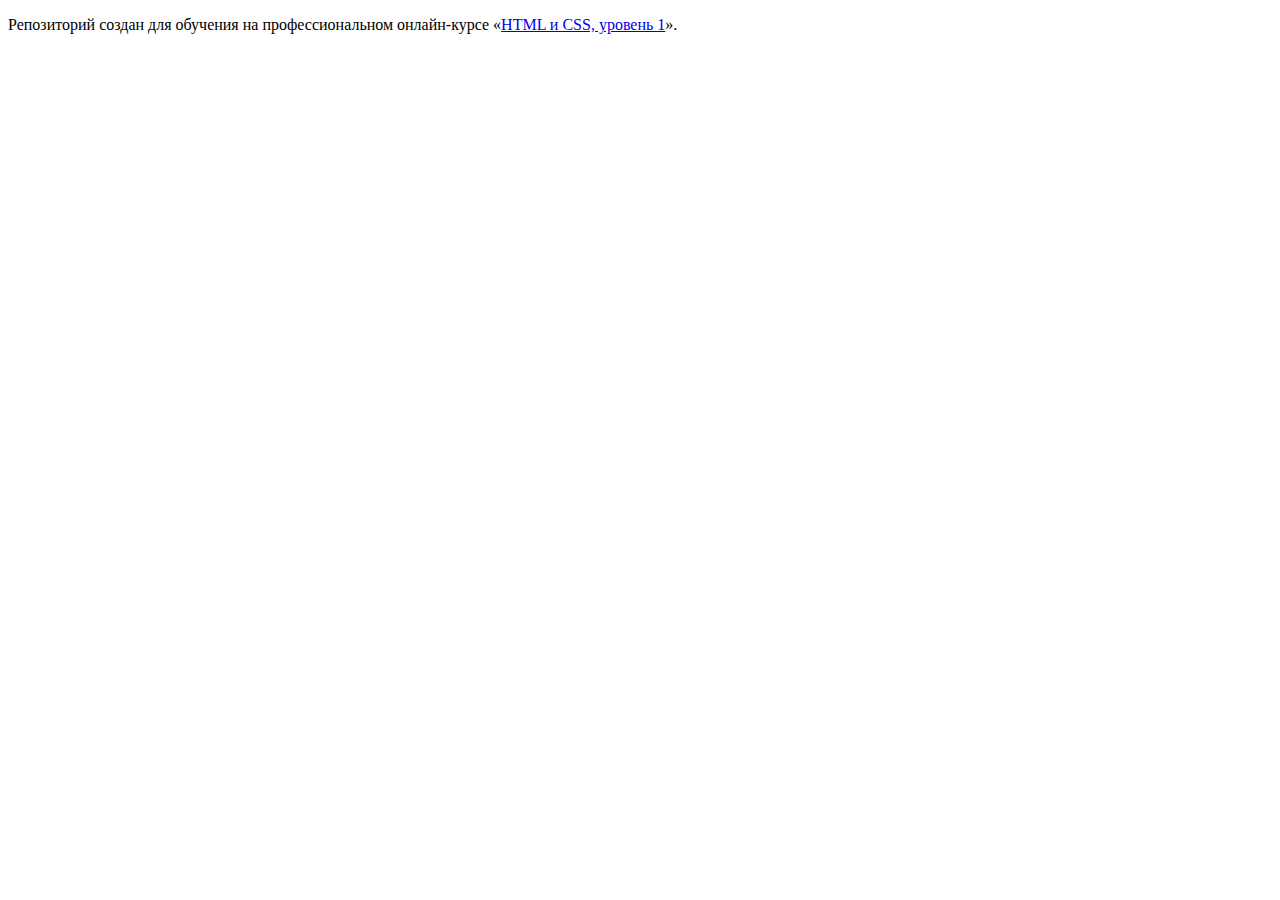
==== index.html @ 9610b95a ":hatching_chick:" ====
<!DOCTYPE html>
<html lang="ru">
  <head>
    <meta charset="utf-8">
    <title>HTML Academy: Нёрдс</title>
  </head>
  <body>

    <p>Репозиторий создан для обучения на профессиональном онлайн‑курсе «<a href="https://htmlacademy.ru/intensive/htmlcss">HTML и CSS, уровень 1</a>».</p>

  </body>
</html>
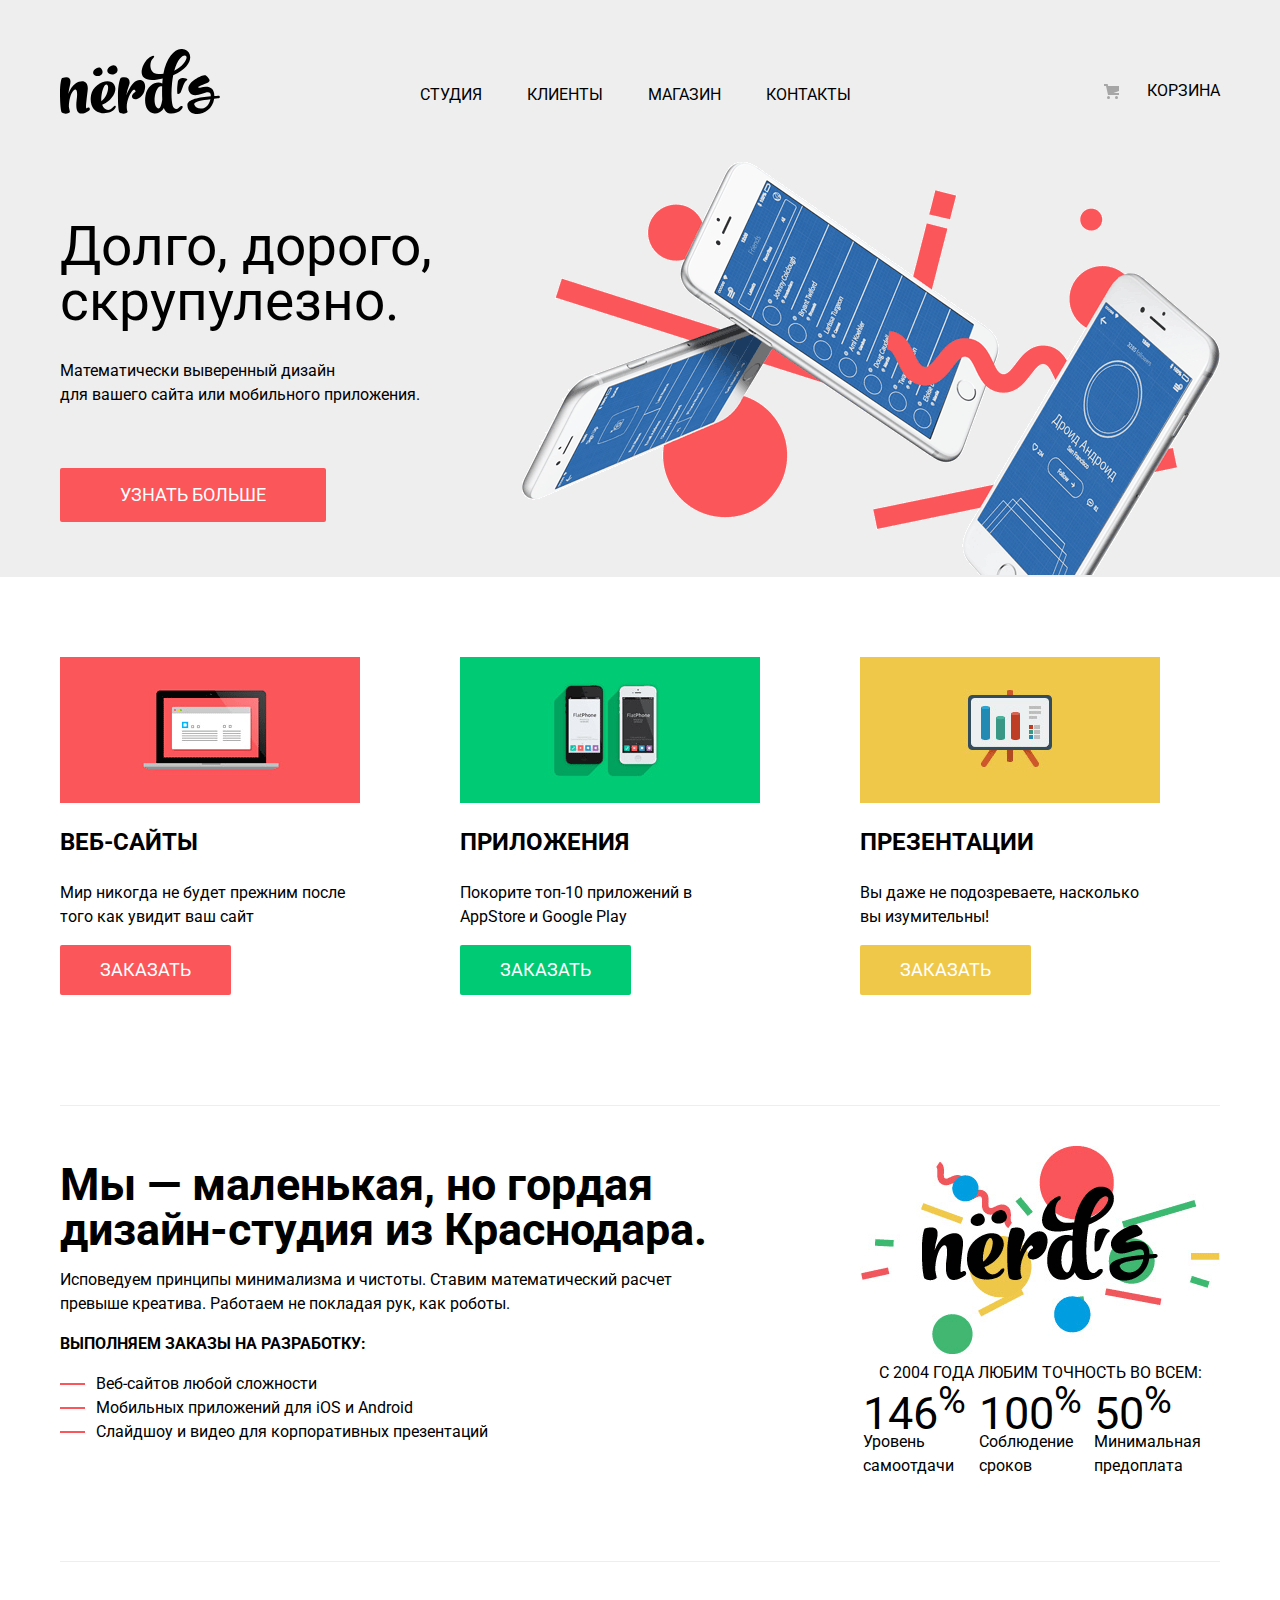
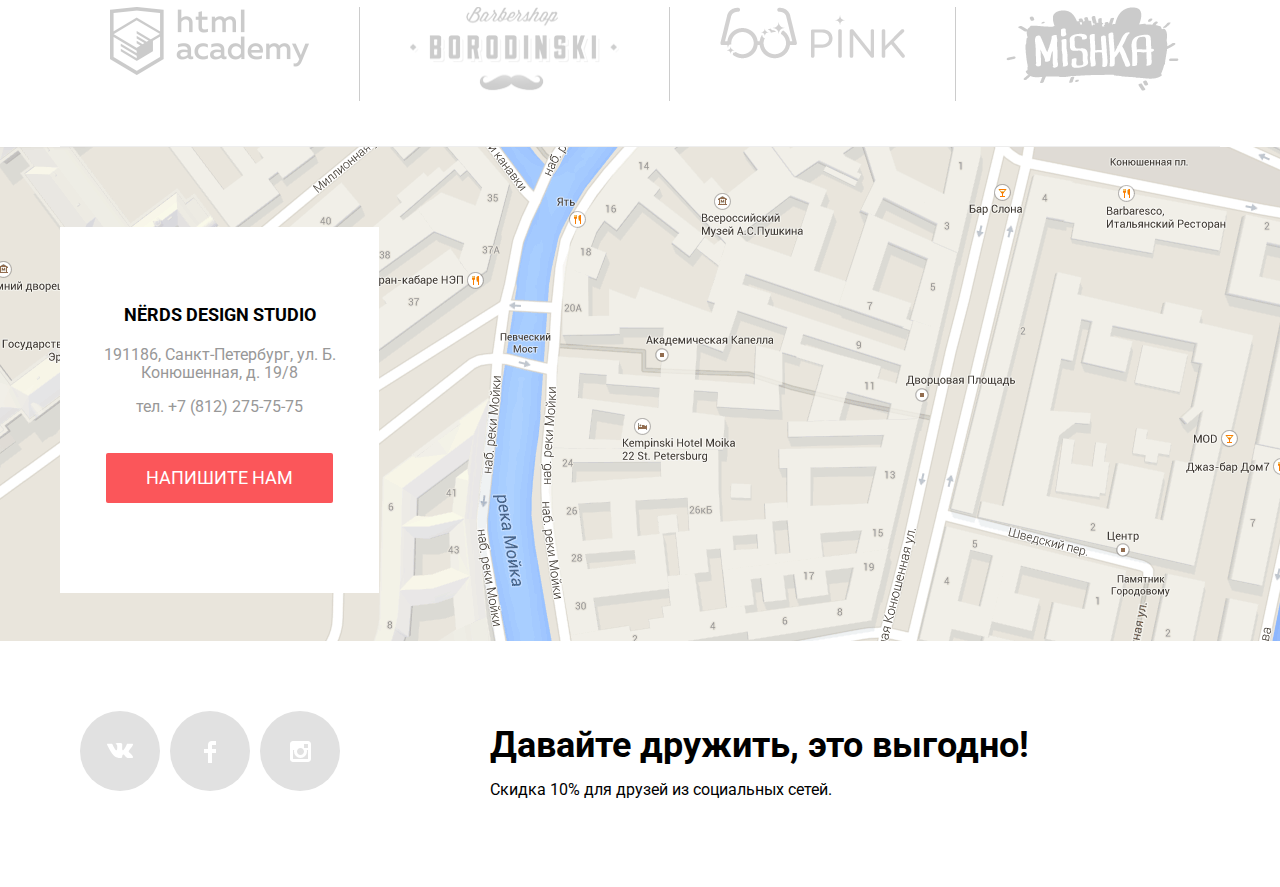
==== commit a022b87a: "Нердс" ====
--- a/index.html
+++ b/index.html
@@ -1,12 +1,252 @@
 <!DOCTYPE html>
 <html lang="ru">
-  <head>
-    <meta charset="utf-8">
+<head>
+    <meta charset="UTF-8">
     <title>HTML Academy: Нёрдс</title>
-  </head>
-  <body>
-
-    <p>Репозиторий создан для обучения на профессиональном онлайн‑курсе «<a href="https://htmlacademy.ru/intensive/htmlcss">HTML и CSS, уровень 1</a>».</p>
-
+    <link href="https://fonts.googleapis.com/css?family=Roboto:400,500&amp;subset=cyrillic" rel="stylesheet">
+    <link href="css/style.css" rel="stylesheet">
+</head>
+<body>
+<!--Шапка сайта-->
+<header class="main-header">
+    <nav class="main-navigation container">
+    <a class="main-logo">
+      <img src="img/nerds-logo.svg" width="160px" height="65px" alt="Нердс">
+    </a>
+  <ul class="navigation-list">
+    <li><a href="#">Студия</a></li>
+    <li><a href="#">Клиенты</a></li>
+    <li><a href="catalog.html">Магазин</a></li>
+    <li><a href="#">Контакты</a></li>
+  </ul>
+  <a href="#" class="cart-link">
+    <svg xmlns="http://www.w3.org/2000/svg" width="15" height="15" viewBox="0 0 15 15"><circle fill="#a6a6a6" cx="4.5" cy="13.5" r="1.5"/><circle fill="#a6a6a6" cx="12.5" cy="13.5" r="1.5"/><path fill="#a6a6a6" d="M15 2H4.07l-.422-2H0v2h2.031l1.985 9H15V9H9.441L15 6.951z"/></svg>
+    Корзина
+  </a>
+</nav>
+</header>
+  <main>
+    <h1 class="visually-hidden">Дизайн-студия Нердс</h1>
+
+      <!--Слайдер-->
+        <section class="slider">
+            <div class="container">
+              <div class="">
+                <label for="btn-1"></label>
+                <label for="btn-2"></label>
+                <label for="btn-3"></label>
+              </div>
+          <h2 class="visually-hidden">Преимущества</h2>
+          <ul  class="slider-items">
+            <li class="slider-item slider-item-1">
+              <p class="slider-title">Долго, дорого,
+              <br>
+              скрупулезно.
+              </p>
+              <p class="slider-caption">Математически выверенный дизайн
+                <br>
+                для вашего сайта или мобильного приложения.
+              </p>
+              <a href="#" class="button">Узнать больше</a>
+            </li>
+<!--
+            <li class="slider-item slider-item-2">
+                <p class="slider-title">
+                  Любим математику как никто другой
+                </p>
+              <p class="slider-caption">Никакого креатива, только математические формулы
+                для расчета идеальных пропорций.
+              </p>
+              <a href="#" class="button">Узнать больше</a>
+            </li>
+            <li class="slider-item slider-item-3">
+                <p class="slider-title">Только ночь,
+                   <br>
+                  только хардкор
+                </p>
+              <p class="slider-caption">
+                Работать днем, как все? Мы против этого.
+                Ближе к полуночи работа только начинается.
+              </p>
+              <a href="#" class="button">Узнать больше</a>
+            </li>
+-->
+          </ul>
+
+      </section>
+
+      <!--Верстка контейнера-->
+    <div class="container">
+        <section class="services">
+          <h2 class="visually-hidden">Список услуг</h2>
+          <ul class="services-list">
+            <li class="services-item">
+              <section class="proposal">
+                <h3>Веб-сайты</h3>
+                <p>Мир никогда не будет прежним после того как увидит ваш сайт</p>
+                <a href="#" class="button">Заказать</a>
+              </section>
+            </li>
+            <li class="services-item">
+              <section class="proposal-2">
+                <h3>Приложения</h3>
+                <p>Покорите топ-10 приложений в AppStore и Google Play</p>
+                <a href="#" class="button button-green">Заказать</a>
+              </section>
+            </li>
+            <li class="services-item">
+              <section class="proposal-3">
+                <h3>Презентации</h3>
+                <p>Вы даже не подозреваете,
+                насколько вы изумительны!</p>
+                <a href="#" class="button button-yellow">Заказать</a>
+              </section>
+            </li>
+          </ul>
+        </section>
+    </div>
+        <!--Верстка второго контейнера-->
+    <div class="container">
+      <section class="description">
+        <div class="slogan">
+         <p>
+           <b class="studio">Мы — маленькая, но гордая
+            дизайн-студия из Краснодара.</b>
+          </p>
+          <p>
+            Исповедуем принципы минимализма и чистоты. Ставим математический расчет
+            превыше креатива. Работаем не покладая рук, как роботы.
+          </p>
+          <p>
+            <b class="orders">Выполняем заказы на разработку:</b>
+          </p>
+          <ul class="styled-marker-list">
+            <li>Веб-сайтов любой сложности</li>
+            <li>Мобильных приложений для iOS и Android</li>
+            <li>Слайдшоу и видео для корпоративных презентаций</li>
+          </ul>
+          </div>
+          <div class="advantages">
+          <img src="img/nerds.png" width="360" height="208" alt="Логотип Нердс">
+          <table class="statistics">
+            <caption class="orders">с 2004 года Любим точность во всем:</caption>
+            <tr>
+              <td class="interest">146<sup>%</sup></td>
+              <td class="interest">100<sup>%</sup></td>
+              <td class="interest">50<sup>%</sup></td>
+            </tr>
+            <tr>
+              <td>Уровень
+              самоотдачи</td>
+              <td>Соблюдение
+              сроков</td>
+              <td>Минимальная
+              предоплата</td>
+            </tr>
+          </table>
+        </div>
+      </section>
+    </div>
+<!--Верстка третьего контейнера-->
+  <div class="container">
+    <section class="clients">
+      <h2 class="visually-hidden">Наши клиенты</h2>
+      <ul class="clients-list">
+        <li class="clients-item">
+          <a href="#">
+            <img src="img/academy.png" width="199" height="68" alt="Академия">
+          </a>
+        </li>
+        <li class="clients-item">
+          <a href="#">
+            <img src="img/borodinski.png" width="209" height="87" alt="Бородинский">
+          </a>
+        </li>
+        <li class="clients-item">
+          <a href="#">
+            <img src="img/pink.png" width="185" height="52" alt="Пинк">
+          </a>
+        </li>
+        <li class="clients-item">
+          <a href="#">
+          <img src="img/mishka.png" width="173" height="84" alt="Мишка">
+          </a>
+        </li>
+      </ul>
+    </section>
+  </div>
+</div>
+  </main>
+
+  <footer class="main-footer">
+    <section class="map">
+    <div class="container">
+      <div class="footer-contacts">
+        <div class="contact-information">
+          <p>
+            <b class="block-contact">NЁRDS DESIGN STUDIO</b>
+          </p>
+          <p class="address-contact">191186, Санкт-Петербург,
+            ул. Б. Конюшенная, д. 19/8
+          </p>
+          <p class="address-contact">тел. +7 (812) 275-75-75</p>
+        </div>
+          <a href="#" class="button">Напишите нам</a>
+      </div>
+    </div>
+    </section>
+      <div class="container">
+        <div class="footer">
+          <ul class="footer-social">
+            <li>
+              <a href="social-button"href="#">
+                <span class="visually-hidden">Вконтакте</span>
+                <svg xmlns="http://www.w3.org/2000/svg" width="26" height="15"><path fill="#FFF" d="M16.138 11.51c.956-.309 2.18 2.04 3.483 2.939.978.681 1.727.534 1.727.534l3.473-.05s1.815-.112.957-1.554c-.071-.12-.503-1.069-2.585-3.022-2.177-2.043-1.882-1.712.739-5.244 1.597-2.153 2.236-3.468 2.036-4.028-.192-.539-1.365-.399-1.365-.399L20.69.713c-.381.001-.704.119-.851.515-.003.004-.621 1.666-1.445 3.079-1.741 2.989-2.436 3.148-2.724 2.961-.661-.433-.494-1.737-.494-2.664 0-2.897.432-4.105-.846-4.417-.427-.104-.739-.172-1.828-.182-1.392-.021-2.574 0-3.244.329-.445.223-.786.712-.579.74.26.035.843.16 1.155.586.401.552.389 1.789.389 1.789s.229 3.411-.54 3.834c-.528.29-1.25-.302-2.803-3.016-.793-1.388-1.392-2.922-1.392-2.922s-.116-.285-.326-.441c-.25-.185-.6-.244-.6-.244L.848.684S.29.7.085.946c-.182.218-.015.668-.015.668s2.909 6.881 6.203 10.347c3.02 3.182 6.452 2.971 6.452 2.971h1.555s.469-.054.709-.312c.224-.24.214-.691.214-.691s-.031-2.109.935-2.419z"/></svg>
+              </a>
+            </li>
+            <li>
+              <a href="social-button"href="#">
+                <span class="visually-hidden">Фейсбук</span>
+                <svg xmlns="http://www.w3.org/2000/svg" width="12" height="22"><path fill="#FFF" d="M12 4V0H8a4 4 0 0 0-4 4v4H0v4h4v10h4V12h4V8H8V4h4z"/></svg>
+              </a>
+            </li>
+            <li>
+              <a href="social-button"href="#">
+                <span class="visually-hidden">Инстаграмм</span>
+                <svg xmlns="http://www.w3.org/2000/svg" width="21" height="21"><path fill="#FFF" d="M18 0H3C1.35 0 0 1.35 0 3v15c0 1.65 1.35 3 3 3h15c1.65 0 3-1.35 3-3V3c0-1.65-1.35-3-3-3zm-7.5 7c1.93 0 3.5 1.57 3.5 3.5S12.43 14 10.5 14 7 12.43 7 10.5 8.57 7 10.5 7zM18 18H3V9h1.181A6.504 6.504 0 0 0 4 10.5a6.5 6.5 0 1 0 13 0 6.45 6.45 0 0 0-.181-1.5H18v9zm0-11h-4V3h4v4z"/></svg>
+              </a>
+            </li>
+          </ul>
+          <div class="discount">
+            <p>
+              <b class="cooperation">Давайте дружить, это выгодно!</b>
+            </p>
+            <p class="discount">
+              Скидка 10% для друзей из социальных сетей.
+            </p>
+        </div>
+        </div>
+      </div>
+    </footer>
   </body>
 </html>
+<form class="modal-window">
+     <div class="requisite">
+     <b class="write-we">Напишите нам</b>
+     <a class="shut">
+       <svg xmlns="http://www.w3.org/2000/svg" width="21" height="21"><path fill="#FB565A" d="M13.328 10.5l7.371-7.371a1.003 1.003 0 0 0 0-1.414L19.285.3a1.003 1.003 0 0 0-1.414 0L10.5 7.672 3.129.301a1.003 1.003 0 0 0-1.414 0L.301 1.715a1.003 1.003 0 0 0 0 1.414L7.672 10.5.301 17.871a1.003 1.003 0 0 0 0 1.414l1.415 1.414a1.003 1.003 0 0 0 1.414 0l7.371-7.371 7.371 7.371a1.003 1.003 0 0 0 1.414 0l1.414-1.414a1.003 1.003 0 0 0 0-1.414L13.328 10.5z"/></svg>
+     </a>
+   </div>
+     <div class="registration">
+        <p class="fill">Ваше имя:<br>
+          <input name="login" placeholder="Имя Фамилия"class="field">
+        </p>
+        <p class="fill">Ваш e-mail:<br>
+          <input name="pass" type="email" placeholder="email@example.com"class="field">
+        </p>
+        <p class="text-letter">Текст письма:<br>
+          <textarea name="text" placeholder="В свободной форме"class="field"></textarea>
+        </p>
+     </div>
+     <a href="#" class="button">Отправить</a>
+ </form>
--- a/css/style.css
+++ b/css/style.css
@@ -0,0 +1,839 @@
+.container {
+  margin-right: auto;
+  margin-left: auto;
+  width: 1160px;
+}
+body {
+  margin: 0;
+  min-width: 1200px;
+
+  font-family: "Roboto", Arial, sans-serif;
+  font-size: 16px;
+  line-height: 24px;
+  color: #000000;
+  background-color: #ffffff;
+}
+a {
+  text-decoration: none;
+  color:#000000;
+}
+ul{
+  margin-top: 0;
+  margin-bottom: 0;
+  padding-left: 0;
+  list-style: none;
+}
+.main-header{
+background-color: #eeeeee;
+}
+.main-navigation{
+display: flex;
+align-items:flex-start;
+padding-top: 49px;
+padding-bottom: 36px;
+}
+.navigation-list{
+ text-transform: uppercase;
+ display: flex;
+ align-items:baseline;
+ padding-left: 45px;
+ margin-top: 31px;
+}
+.main-logo{
+margin-right: 155px;
+}
+.navigation-list li{
+ margin-right: 45px;
+}
+.navigation-list li:last-child{
+margin-right: 0px;
+}
+.cart-link{
+  margin-left: auto;
+  position:relative;
+  padding-top: 27px;
+}
+.cart-link svg {
+  position: absolute;
+  right:101px;
+  bottom:7px;
+}
+
+/*Логотип наведение*/
+.main-logo:hover{
+  opacity: 0.8;
+}
+.main-logo:active{
+  opacity: 0.3;
+}
+/*Логотип окончание*/
+
+
+/*Меню наведение*/
+.navigation-list a:hover{
+color:#fb565a;
+}
+.navigation-list a:active{
+color:#bdbdbd;
+}
+.main-navigation .active{
+border-bottom: 1px solid #fb565a;
+}
+/*Корзина наведение*/
+.main-navigation .cart-link{
+text-transform: uppercase;
+}
+.main-navigation .cart-link:hover{
+color:#fb565a;
+}
+.main-navigation .cart-link:focus{
+color:#bdbdbd;
+}
+.main-navigation .cart-link:active{
+color:#000000;
+}
+.main-navigation{
+  line-height:30px;
+  font-style: medium;
+}
+/*Корзина - окончание*/
+
+
+/*Магазин готовых шаблонов*/
+.shop-templates{
+  display: block;
+  padding-bottom: 116px;
+  padding-top: 115px;
+  margin-top: 0;
+  background-color: #eeeeee;
+  text-align: center;
+}
+/*Окончание - Магазин готовых шаблонов*/
+
+
+.slide b {
+  font-size: 55px;
+  font-style: medium;
+  line-height:55px;
+}
+
+
+
+/*Формы*/
+.service-container {
+  display: flex;
+}
+.filter{
+  width: 260px;
+  padding-right: 140px;
+  margin-top: 62px;
+}
+.catalogue{
+  width: 760px;
+  margin-top: 62px;
+}
+.catalog-list{
+  display: flex;
+  flex-wrap: wrap;
+}
+.catalog-list li {
+  margin-right: 30px;
+  margin-bottom: 33px;
+  width: 365px;
+}
+.catalog-list li:nth-child(2n+2) {
+  margin-right: 0;
+}
+.filter-fieldset legend{
+  width: 260px;
+  font-size: 18px;
+  font-style: bold;
+  line-height: 30px;
+  font-style: bold;
+  text-transform: uppercase;
+  list-style: none;
+}
+.filter-fieldset {
+  border:0;
+  padding-bottom: 60px;
+}
+/*Окончание формы*/
+
+.visually-hidden:not(:focus):not(:active) {
+  position: absolute;
+
+  width: 1px;
+  height: 1px;
+  margin: -1px;
+  border: 0;
+  padding: 0;
+
+  white-space: nowrap;
+
+  clip-path: inset(100%);
+  clip: rect(0 0 0 0);
+  overflow: hidden;
+}
+/*Кнопки*/
+.button{
+  display: inline-flex;
+  font-family:"Roboto", Arial, sans-serif;
+  font-size: 18px;
+  line-height: 18px;
+  margin: 0;
+  border: 0;
+  padding-top: 16px;
+  padding-bottom: 16px;
+  padding-left: 40px;
+  padding-right: 40px;
+  border-radius: 2px;
+  background-color: #fb565a;
+  color:#ffffff;
+  text-transform: uppercase;
+}
+.button:hover{
+  background-color: #e74246;
+}
+.button:active{
+  background-color: #d7373b;
+  color: #e48789;
+  box-shadow: inset 0 3px 0 0 #c13135;
+}
+/*Зеленая кнопка*/
+.button.button-green {
+  background-color: #00ca74;
+}
+.button.button-green:hover{
+  background-color: #00bc6c;
+}
+.button.button-green:active{
+  background-color: #00aa62;
+  color:#74c69c;
+  box-shadow: inset 0 3px 0 0 #009958;
+}
+/*Желтая кнопка*/
+.button.button-yellow {
+  background-color: #efc84a;
+}
+.button.button-yellow:hover{
+  background-color: #eab534;
+}
+.button.button-yellow:active{
+  background-color: #e5a722;
+  color: #ebbc6a;
+  box-shadow: inset 0 3px 0 0 #ce961f;
+}
+/*Серая кнопка*/
+.button.button-gray{
+  background-color: #eeeeee;
+  color:#000000;
+}
+.button.button-gray:hover{
+  background-color: #dfdfdf;
+}
+.button.button-gray:active{
+  background-color: #d5d5d5;
+  color:#bfbfbf;
+  box-shadow: inset 0 3px 0 0 #bfbfbf;
+}
+/*Кнопки-окончание*/
+
+/*Верстка контейнера*/
+.services-list{
+  display: flex;
+  border-bottom: 1px solid #eeeeee;
+  padding-bottom: 80px;
+  margin-top: 80px;
+}
+.services-item{
+  width: 300px;
+  margin-right: 100px;
+}
+.services-item:last-child{
+  margin-right: 0px;
+}
+.proposal{
+  background-image: url(../img/red.png);
+  background-repeat: no-repeat;
+  padding-top: 146px;
+  padding-bottom: 30px;
+}
+.proposal-2{
+  background-image: url(../img/green.png);
+  background-repeat: no-repeat;
+  padding-top: 146px;
+  padding-bottom: 30px;
+}
+.proposal-3{
+  background-image: url(../img/amber.png);
+  background-repeat: no-repeat;
+  padding-top: 146px;
+  padding-bottom: 30px;
+}
+.proposal h3,
+.proposal-2 h3,
+.proposal-3 h3{
+  font-size: 24px;
+  font-style: bold;
+  line-height:30px;
+  text-transform: uppercase;
+}
+/*Верстка второго контейнера*/
+.slogan{
+  width:660px;
+}
+.advantages{
+  width:360px;
+}
+.description{
+  display: flex;
+  justify-content: space-between;
+  border-bottom: 1px solid #eeeeee;
+  margin-top: 40px;
+  padding-bottom: 80px;
+}
+.studio{
+  font-size: 45px;
+  line-height: 45px;
+  font-style: medium;
+}
+.orders{
+  font-size: 16px;
+  line-height: 24px;
+  font-style: bold;
+  text-transform: uppercase;
+}
+.interest{
+  font-size: 45px;
+  line-height: 10,06px;
+  font-style: bold;
+}
+.styled-marker-list li::before {
+  content: " ";
+  background: #fb565a;
+  width: 25px;
+  height: 2px;
+  float: left;
+  margin-right: 11px;
+  margin-top: 11px;
+}
+.slogan{
+ width: 660px;
+}
+
+
+/*Верстка третьего контейнера*/
+.clients{
+  padding-top: 45px;
+  border-bottom: 1px solid #eeeeee;
+  padding-bottom: 45px;
+}
+.clients-list{
+display: flex;
+}
+.clients-item{
+  width: 25%;
+}
+.clients-item{
+  border-right: 1px solid #cccccc;
+  padding-right: 50px;
+  margin-left:50px;
+}
+.clients-item:last-child{
+  border-right: none;
+}
+/*Карта*/
+.map{
+padding-top: 80px;
+background-image: url(../img/map.png);
+min-height: 414px;
+}
+/*Блок с контактами*/
+.footer-contacts{
+width: 319px;
+height: 309px;
+background-color: #ffffff;
+text-align: center;
+padding-top: 57px;
+}
+.block-contact{
+  font-size: 18px;
+  line-height: 30px;
+  font-style: bold;
+}
+.address-contact{
+  font-size: 16px;
+  line-height: 18px;
+  font-style: regular;
+  color: #989898;
+}
+.contact-information{
+  margin-bottom: 37px;
+}
+.footer{
+  display: flex;
+  padding-top: 70px;
+  padding-bottom: 70px;
+  margin-left: 20px;
+}
+.footer-social{
+  display: flex;
+  margin-right: 140px;
+}
+.footer-social li{
+  margin-right: 10px;
+}
+.cooperation{
+  font-size: 36px;
+  line-height: 36px;
+  font-style: bold;
+}
+.discount{
+  font-size: 16px;
+  line-height: 22px;
+  font-style: regular;
+}
+/*svg при наведении курсора*/
+/*Социальные кнопки*/
+
+.footer-social li{
+width: 80px;
+height: 80px;
+background: #e1e1e1;
+border-radius: 50%;
+}
+.footer-social a{
+  text-align: center;
+  display: block;
+  padding-top:30px;
+}
+.footer-social li:hover{
+  background: #e74246;
+}
+.footer-social li:active{
+  background: #d7373b;
+  color:#e37376;
+}
+/*Логотип*/
+.main-logo:hover{
+  color: #000000;
+}
+.main-logo:hover path{
+  fill: #303030;
+}
+.main-logo:active path{
+  fill: #a6a6a6;
+}
+/*png-картинки*/
+
+.clients-list a{
+  opacity:0.2;
+}
+.clients-list a:hover{
+  opacity: 1;
+}
+.clients-list a:active{
+  opacity: 0.1;
+}
+/*Слайдер*/
+.slider{
+background-color: #eeeeee;
+}
+.slider-item{
+min-height: 413px;
+padding-top: 4px;
+}
+.slider-item.slider-item-1{
+background-image: url(../img/sl1.png);
+background-repeat: no-repeat;
+background-position: right;
+}
+
+.slider-item.slider-item-2{
+  background-image: url(../img/sl2.png);
+  background-repeat: no-repeat;
+  background-position: right;
+}
+.slider-item.slider-item-3{
+  background-image: url(../img/sl3.png);
+  background-repeat: no-repeat;
+  background-position: right;
+}
+
+.slider-title{
+font-size: 55px;
+line-height: 55px;
+font-style: medium;
+max-width: 520px;
+min-width: 415px;
+margin-bottom: 30px;
+}
+.slider-item .button{
+margin-top: 45px;
+padding-left: 60px;
+padding-right: 60px;
+padding-top: 18px;
+padding-bottom: 18px;
+}
+.slider-caption{
+  max-width: 520px;
+  min-width: 415px;
+}
+/*Окончание слайдера*/
+
+/*Ползунки*/
+.range-filter{
+    padding-top:10px;
+    width:240px;
+    margin:auto;
+    margin-bottom:10px;
+}
+.range-controls{
+    position:relative;
+    width: 260px;
+    height: 80px;
+    margin-bottom:15px;
+    padding:0 30px;
+    background:#eeeeee;
+    border-radius:2px;
+    overflow:hidden;
+}
+.scale{
+    margin-top:39px;
+    height:2px;
+    background:#d7dcde;
+}
+.bar{
+    height:2px;
+    background:#00ca74;
+}
+.toggle{
+    position:absolute;
+    top:30px;
+    left:30px;
+    width:4px;
+    height:4px;
+    border:8px solid white;
+    background:#ababab;
+    cursor:pointer;
+    border-radius:50%;
+}
+.toggle.min-toggle{
+    left:70px;
+}
+.toggle.max-toggle{
+    left:165px;
+}
+.min-price, .max-price{
+    width:55px;
+    padding:8px 10px;
+    margin-left:10px;
+    border:none;
+    background:#eeeeee;
+    font-size:16px;
+    font-family:"Tahoma", sans-serif;
+    text-align:center;
+    color:#283136;
+    border-radius:2px;
+
+}
+.min-price{
+    margin-right:14px;
+}
+
+/*Ползунки окончание*/
+
+.checkbox,
+.radio {
+  position: relative;
+  padding-left: 35px;
+}
+
+.checkbox input,
+.radio input {
+  overflow: hidden;
+  position: absolute;
+  margin: -1px;
+  padding: 0;
+  width: 1px;
+  height: 1px;
+  border: 0;
+  clip-path: inset(100%);
+  clip: rect(0 0 0 0);
+}
+
+.checkbox label,
+.radio label {
+  font-size: 16px;
+  line-height: 20px;
+}
+
+/* Состояние покоя */
+.checkbox {
+  background-image: url('../img/checkbox-off.svg');
+  background-repeat: no-repeat;
+}
+.radio {
+  background-image: url('../img/radio-off.svg');
+  background-repeat: no-repeat;
+}
+.checkbox,
+.radio {
+  position: relative;
+  padding-left: 35px;
+}
+
+.checkbox input,
+.radio input {
+  overflow: hidden;
+  position: absolute;
+  margin: -1px;
+  padding: 0;
+  width: 1px;
+  height: 1px;
+  border: 0;
+  clip-path: inset(100%);
+  clip: rect(0 0 0 0);
+}
+
+.checkbox label,
+.radio label {
+  font-size: 16px;
+  line-height: 20px;
+}
+
+/* Состояние покоя */
+.checkbox label::before,
+.radio label::before {
+  content: '';
+  position: absolute;
+  top: 50%;
+  left: 0;
+  background-image: url('https://monosnap.com/file/rqRXSTcYDYa6MoNqmOfB87TuIjC4P7.png');
+  transform: translateY(-50%);
+  opacity: 0.4;
+}
+
+.checkbox label::before {
+  width: 27px;
+  height: 23px;
+  background-position: -2px -0px;
+}
+
+.radio label::before {
+  width: 25px;
+  height: 25px;
+  background-position: -2px -50px;
+}
+
+/* Состояние выбранного */
+.checkbox input:checked + label::before {
+  background-position: -2px -25px;
+}
+
+.radio input:checked + label::before {
+  background-position: -2px -77px;
+}
+
+/* Состояние наведения */
+.checkbox label:hover::before,
+.radio label:hover::before {
+  opacity: 1;
+}
+
+/* Состояние заблокированного */
+.checkbox input:disabled + label::before,
+.radio input:disabled + label::before {
+  opacity: 0.1;
+}
+
+/*Каталог*/
+/*Модальное окно*/
+.modal-window{
+  width: 960px;
+  height: 590px;
+  border: 1px solid #000;
+  display: none;
+}
+.modal-window .write-we{
+  font-size: 45px;
+  line-height:45px;
+  font-style: medium;
+  margin-right: 440px;
+}
+.requisite{
+  margin-left: 100px;
+  margin-top: 73px;
+}
+.registration{
+  display: flex;
+  flex-wrap: wrap;
+  margin-top: 50px;
+  margin-left: 60px;
+}
+.modal-window .button{
+  margin-left: 100px;
+  margin-top: 48px;
+}
+.text-letter {
+  font-size: 16px;
+  line-height:18px;
+  font-style: bold;
+  padding-left: 40px;
+  width: 765px;
+  height: 116px;
+}
+.text-letter .field{
+  width: 765px;
+  height: 116px;
+}
+.text-letter .field:hover{
+  color:#b1b1b1;
+}
+.text-letter .field:focus{
+  color:#000000;
+  border: 1px solid #000000;
+}
+.text-letter .field:invalid{
+  color:#e74246;
+  border: 1px solid #e74246;
+}
+.fill{
+  font-size: 16px;
+  line-height:18px;
+  font-style: bold;
+  padding-left: 40px;
+}
+
+.fill .field{
+  color:#d7dcde;
+  width: 360px;
+  height: 49px;
+}
+.fill .field:hover{
+  color:#b1b1b1;
+}
+.fill .field:focus{
+  color:#000000;
+  border: 1px solid #000000;
+}
+.fill .field:invalid{
+  color:#e74246;
+  border: 1px solid #e74246;
+}
+.shut svg{
+  opacity:0.3;
+}
+.shut svg:hover{
+  opacity:1;
+}
+.shut svg:active{
+  opacity:0.1;
+}
+/*Окончание модального окна*/
+
+/*Каталог*/
+.product{
+  position: relative;
+}
+.product img{
+  float:left;
+}
+.product svg{
+opacity:0.5;
+}
+.catalog-item:hover .product svg{
+opacity:1;
+}
+.price{
+width: 360px;
+height: 230px;
+position:absolute;
+margin-top: 270px;
+text-align: center;
+background-color: #eeeeee;
+padding-top: 35px;
+padding-bottom: 43px;
+display: none;
+text-transform: uppercase;
+}
+.catalog-item:hover .price{
+display: block;
+}
+
+/*Сортировка*/
+.choice{
+  display: flex;
+  padding-bottom: 60px;
+}
+.sort{
+  display: flex;
+}
+.sort a{
+  color: #cacaca;
+  padding-right: 25px;
+}
+.sort a:hover{
+  color: #8d8d8d;
+}
+.sort a:active{
+  color: #000000;
+}
+.sort .active{
+  color: #000000;
+}
+.choice b{
+  text-transform: uppercase;
+  margin-right: 280px;
+}
+.increase-decrease{
+  padding-right: 15px;
+  opacity:0.2;
+}
+.increase-decrease:hover{
+  opacity:0.5;
+}
+.increase-decrease:active{
+  opacity:1;
+}
+.increase-decrease.active{
+  opacity:1;
+}
+/*Окончание сортировки*/
+
+/*Пагинация страниц*/
+.pagination a{
+  display: inline-block;
+  font-size: 16px;
+  line-height: 48px;
+  font-style: medium;
+  width: 48px;
+  height: 48px;
+  text-align: center;
+  vertical-align: middle;
+  margin-top: 28px;
+  margin-bottom: 61px;
+  border-radius: 2px;
+  background-color: #eeeeee;
+}
+.pagination a:hover{
+  background-color: #dfdfdf;
+}
+.pagination a:active{
+  border-top: 2px solid #bfbfbf;
+  color:#bfbfbf;
+  background-color: #d5d5d5;
+}
+.pagination .active{
+  border: 2px solid #eeeeee;
+  border-radius: 2px;
+  background-color: #ffffff;
+}
+.pagination .next{
+  width: 260px;
+  text-transform: uppercase;
+}
+/*Окончание пагинации страниц*/
+.worth{
+  padding-bottom: 55px;
+}
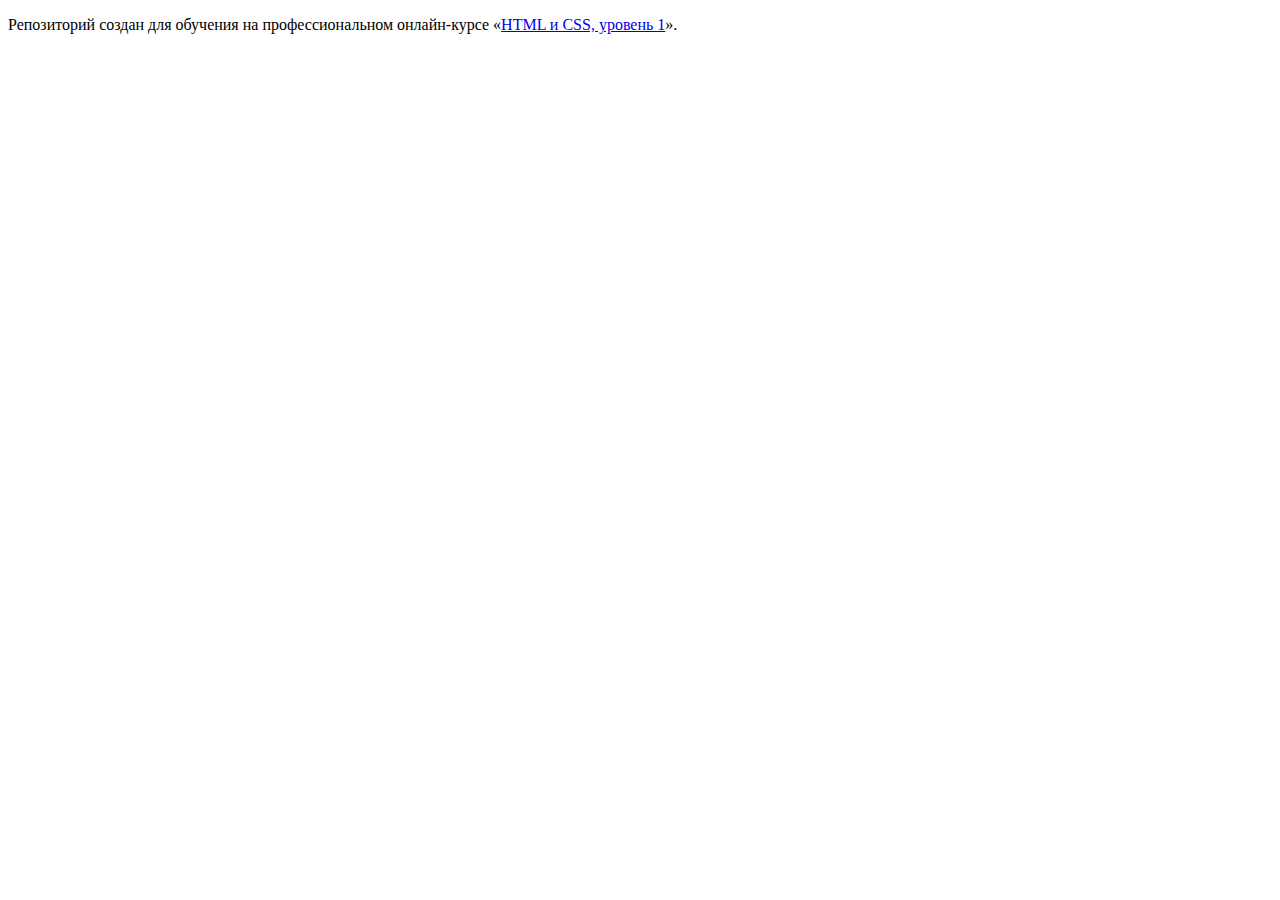
==== commit 92b1596d: "Revert "Нердс"" ====
--- a/index.html
+++ b/index.html
@@ -1,252 +1,12 @@
 <!DOCTYPE html>
 <html lang="ru">
-<head>
-    <meta charset="UTF-8">
+  <head>
+    <meta charset="utf-8">
     <title>HTML Academy: Нёрдс</title>
-    <link href="https://fonts.googleapis.com/css?family=Roboto:400,500&amp;subset=cyrillic" rel="stylesheet">
-    <link href="css/style.css" rel="stylesheet">
-</head>
-<body>
-<!--Шапка сайта-->
-<header class="main-header">
-    <nav class="main-navigation container">
-    <a class="main-logo">
-      <img src="img/nerds-logo.svg" width="160px" height="65px" alt="Нердс">
-    </a>
-  <ul class="navigation-list">
-    <li><a href="#">Студия</a></li>
-    <li><a href="#">Клиенты</a></li>
-    <li><a href="catalog.html">Магазин</a></li>
-    <li><a href="#">Контакты</a></li>
-  </ul>
-  <a href="#" class="cart-link">
-    <svg xmlns="http://www.w3.org/2000/svg" width="15" height="15" viewBox="0 0 15 15"><circle fill="#a6a6a6" cx="4.5" cy="13.5" r="1.5"/><circle fill="#a6a6a6" cx="12.5" cy="13.5" r="1.5"/><path fill="#a6a6a6" d="M15 2H4.07l-.422-2H0v2h2.031l1.985 9H15V9H9.441L15 6.951z"/></svg>
-    Корзина
-  </a>
-</nav>
-</header>
-  <main>
-    <h1 class="visually-hidden">Дизайн-студия Нердс</h1>
+  </head>
+  <body>
 
-      <!--Слайдер-->
-        <section class="slider">
-            <div class="container">
-              <div class="">
-                <label for="btn-1"></label>
-                <label for="btn-2"></label>
-                <label for="btn-3"></label>
-              </div>
-          <h2 class="visually-hidden">Преимущества</h2>
-          <ul  class="slider-items">
-            <li class="slider-item slider-item-1">
-              <p class="slider-title">Долго, дорого,
-              <br>
-              скрупулезно.
-              </p>
-              <p class="slider-caption">Математически выверенный дизайн
-                <br>
-                для вашего сайта или мобильного приложения.
-              </p>
-              <a href="#" class="button">Узнать больше</a>
-            </li>
-<!--
-            <li class="slider-item slider-item-2">
-                <p class="slider-title">
-                  Любим математику как никто другой
-                </p>
-              <p class="slider-caption">Никакого креатива, только математические формулы
-                для расчета идеальных пропорций.
-              </p>
-              <a href="#" class="button">Узнать больше</a>
-            </li>
-            <li class="slider-item slider-item-3">
-                <p class="slider-title">Только ночь,
-                   <br>
-                  только хардкор
-                </p>
-              <p class="slider-caption">
-                Работать днем, как все? Мы против этого.
-                Ближе к полуночи работа только начинается.
-              </p>
-              <a href="#" class="button">Узнать больше</a>
-            </li>
--->
-          </ul>
+    <p>Репозиторий создан для обучения на профессиональном онлайн‑курсе «<a href="https://htmlacademy.ru/intensive/htmlcss">HTML и CSS, уровень 1</a>».</p>
 
-      </section>
-
-      <!--Верстка контейнера-->
-    <div class="container">
-        <section class="services">
-          <h2 class="visually-hidden">Список услуг</h2>
-          <ul class="services-list">
-            <li class="services-item">
-              <section class="proposal">
-                <h3>Веб-сайты</h3>
-                <p>Мир никогда не будет прежним после того как увидит ваш сайт</p>
-                <a href="#" class="button">Заказать</a>
-              </section>
-            </li>
-            <li class="services-item">
-              <section class="proposal-2">
-                <h3>Приложения</h3>
-                <p>Покорите топ-10 приложений в AppStore и Google Play</p>
-                <a href="#" class="button button-green">Заказать</a>
-              </section>
-            </li>
-            <li class="services-item">
-              <section class="proposal-3">
-                <h3>Презентации</h3>
-                <p>Вы даже не подозреваете,
-                насколько вы изумительны!</p>
-                <a href="#" class="button button-yellow">Заказать</a>
-              </section>
-            </li>
-          </ul>
-        </section>
-    </div>
-        <!--Верстка второго контейнера-->
-    <div class="container">
-      <section class="description">
-        <div class="slogan">
-         <p>
-           <b class="studio">Мы — маленькая, но гордая
-            дизайн-студия из Краснодара.</b>
-          </p>
-          <p>
-            Исповедуем принципы минимализма и чистоты. Ставим математический расчет
-            превыше креатива. Работаем не покладая рук, как роботы.
-          </p>
-          <p>
-            <b class="orders">Выполняем заказы на разработку:</b>
-          </p>
-          <ul class="styled-marker-list">
-            <li>Веб-сайтов любой сложности</li>
-            <li>Мобильных приложений для iOS и Android</li>
-            <li>Слайдшоу и видео для корпоративных презентаций</li>
-          </ul>
-          </div>
-          <div class="advantages">
-          <img src="img/nerds.png" width="360" height="208" alt="Логотип Нердс">
-          <table class="statistics">
-            <caption class="orders">с 2004 года Любим точность во всем:</caption>
-            <tr>
-              <td class="interest">146<sup>%</sup></td>
-              <td class="interest">100<sup>%</sup></td>
-              <td class="interest">50<sup>%</sup></td>
-            </tr>
-            <tr>
-              <td>Уровень
-              самоотдачи</td>
-              <td>Соблюдение
-              сроков</td>
-              <td>Минимальная
-              предоплата</td>
-            </tr>
-          </table>
-        </div>
-      </section>
-    </div>
-<!--Верстка третьего контейнера-->
-  <div class="container">
-    <section class="clients">
-      <h2 class="visually-hidden">Наши клиенты</h2>
-      <ul class="clients-list">
-        <li class="clients-item">
-          <a href="#">
-            <img src="img/academy.png" width="199" height="68" alt="Академия">
-          </a>
-        </li>
-        <li class="clients-item">
-          <a href="#">
-            <img src="img/borodinski.png" width="209" height="87" alt="Бородинский">
-          </a>
-        </li>
-        <li class="clients-item">
-          <a href="#">
-            <img src="img/pink.png" width="185" height="52" alt="Пинк">
-          </a>
-        </li>
-        <li class="clients-item">
-          <a href="#">
-          <img src="img/mishka.png" width="173" height="84" alt="Мишка">
-          </a>
-        </li>
-      </ul>
-    </section>
-  </div>
-</div>
-  </main>
-
-  <footer class="main-footer">
-    <section class="map">
-    <div class="container">
-      <div class="footer-contacts">
-        <div class="contact-information">
-          <p>
-            <b class="block-contact">NЁRDS DESIGN STUDIO</b>
-          </p>
-          <p class="address-contact">191186, Санкт-Петербург,
-            ул. Б. Конюшенная, д. 19/8
-          </p>
-          <p class="address-contact">тел. +7 (812) 275-75-75</p>
-        </div>
-          <a href="#" class="button">Напишите нам</a>
-      </div>
-    </div>
-    </section>
-      <div class="container">
-        <div class="footer">
-          <ul class="footer-social">
-            <li>
-              <a href="social-button"href="#">
-                <span class="visually-hidden">Вконтакте</span>
-                <svg xmlns="http://www.w3.org/2000/svg" width="26" height="15"><path fill="#FFF" d="M16.138 11.51c.956-.309 2.18 2.04 3.483 2.939.978.681 1.727.534 1.727.534l3.473-.05s1.815-.112.957-1.554c-.071-.12-.503-1.069-2.585-3.022-2.177-2.043-1.882-1.712.739-5.244 1.597-2.153 2.236-3.468 2.036-4.028-.192-.539-1.365-.399-1.365-.399L20.69.713c-.381.001-.704.119-.851.515-.003.004-.621 1.666-1.445 3.079-1.741 2.989-2.436 3.148-2.724 2.961-.661-.433-.494-1.737-.494-2.664 0-2.897.432-4.105-.846-4.417-.427-.104-.739-.172-1.828-.182-1.392-.021-2.574 0-3.244.329-.445.223-.786.712-.579.74.26.035.843.16 1.155.586.401.552.389 1.789.389 1.789s.229 3.411-.54 3.834c-.528.29-1.25-.302-2.803-3.016-.793-1.388-1.392-2.922-1.392-2.922s-.116-.285-.326-.441c-.25-.185-.6-.244-.6-.244L.848.684S.29.7.085.946c-.182.218-.015.668-.015.668s2.909 6.881 6.203 10.347c3.02 3.182 6.452 2.971 6.452 2.971h1.555s.469-.054.709-.312c.224-.24.214-.691.214-.691s-.031-2.109.935-2.419z"/></svg>
-              </a>
-            </li>
-            <li>
-              <a href="social-button"href="#">
-                <span class="visually-hidden">Фейсбук</span>
-                <svg xmlns="http://www.w3.org/2000/svg" width="12" height="22"><path fill="#FFF" d="M12 4V0H8a4 4 0 0 0-4 4v4H0v4h4v10h4V12h4V8H8V4h4z"/></svg>
-              </a>
-            </li>
-            <li>
-              <a href="social-button"href="#">
-                <span class="visually-hidden">Инстаграмм</span>
-                <svg xmlns="http://www.w3.org/2000/svg" width="21" height="21"><path fill="#FFF" d="M18 0H3C1.35 0 0 1.35 0 3v15c0 1.65 1.35 3 3 3h15c1.65 0 3-1.35 3-3V3c0-1.65-1.35-3-3-3zm-7.5 7c1.93 0 3.5 1.57 3.5 3.5S12.43 14 10.5 14 7 12.43 7 10.5 8.57 7 10.5 7zM18 18H3V9h1.181A6.504 6.504 0 0 0 4 10.5a6.5 6.5 0 1 0 13 0 6.45 6.45 0 0 0-.181-1.5H18v9zm0-11h-4V3h4v4z"/></svg>
-              </a>
-            </li>
-          </ul>
-          <div class="discount">
-            <p>
-              <b class="cooperation">Давайте дружить, это выгодно!</b>
-            </p>
-            <p class="discount">
-              Скидка 10% для друзей из социальных сетей.
-            </p>
-        </div>
-        </div>
-      </div>
-    </footer>
   </body>
 </html>
-<form class="modal-window">
-     <div class="requisite">
-     <b class="write-we">Напишите нам</b>
-     <a class="shut">
-       <svg xmlns="http://www.w3.org/2000/svg" width="21" height="21"><path fill="#FB565A" d="M13.328 10.5l7.371-7.371a1.003 1.003 0 0 0 0-1.414L19.285.3a1.003 1.003 0 0 0-1.414 0L10.5 7.672 3.129.301a1.003 1.003 0 0 0-1.414 0L.301 1.715a1.003 1.003 0 0 0 0 1.414L7.672 10.5.301 17.871a1.003 1.003 0 0 0 0 1.414l1.415 1.414a1.003 1.003 0 0 0 1.414 0l7.371-7.371 7.371 7.371a1.003 1.003 0 0 0 1.414 0l1.414-1.414a1.003 1.003 0 0 0 0-1.414L13.328 10.5z"/></svg>
-     </a>
-   </div>
-     <div class="registration">
-        <p class="fill">Ваше имя:<br>
-          <input name="login" placeholder="Имя Фамилия"class="field">
-        </p>
-        <p class="fill">Ваш e-mail:<br>
-          <input name="pass" type="email" placeholder="email@example.com"class="field">
-        </p>
-        <p class="text-letter">Текст письма:<br>
-          <textarea name="text" placeholder="В свободной форме"class="field"></textarea>
-        </p>
-     </div>
-     <a href="#" class="button">Отправить</a>
- </form>
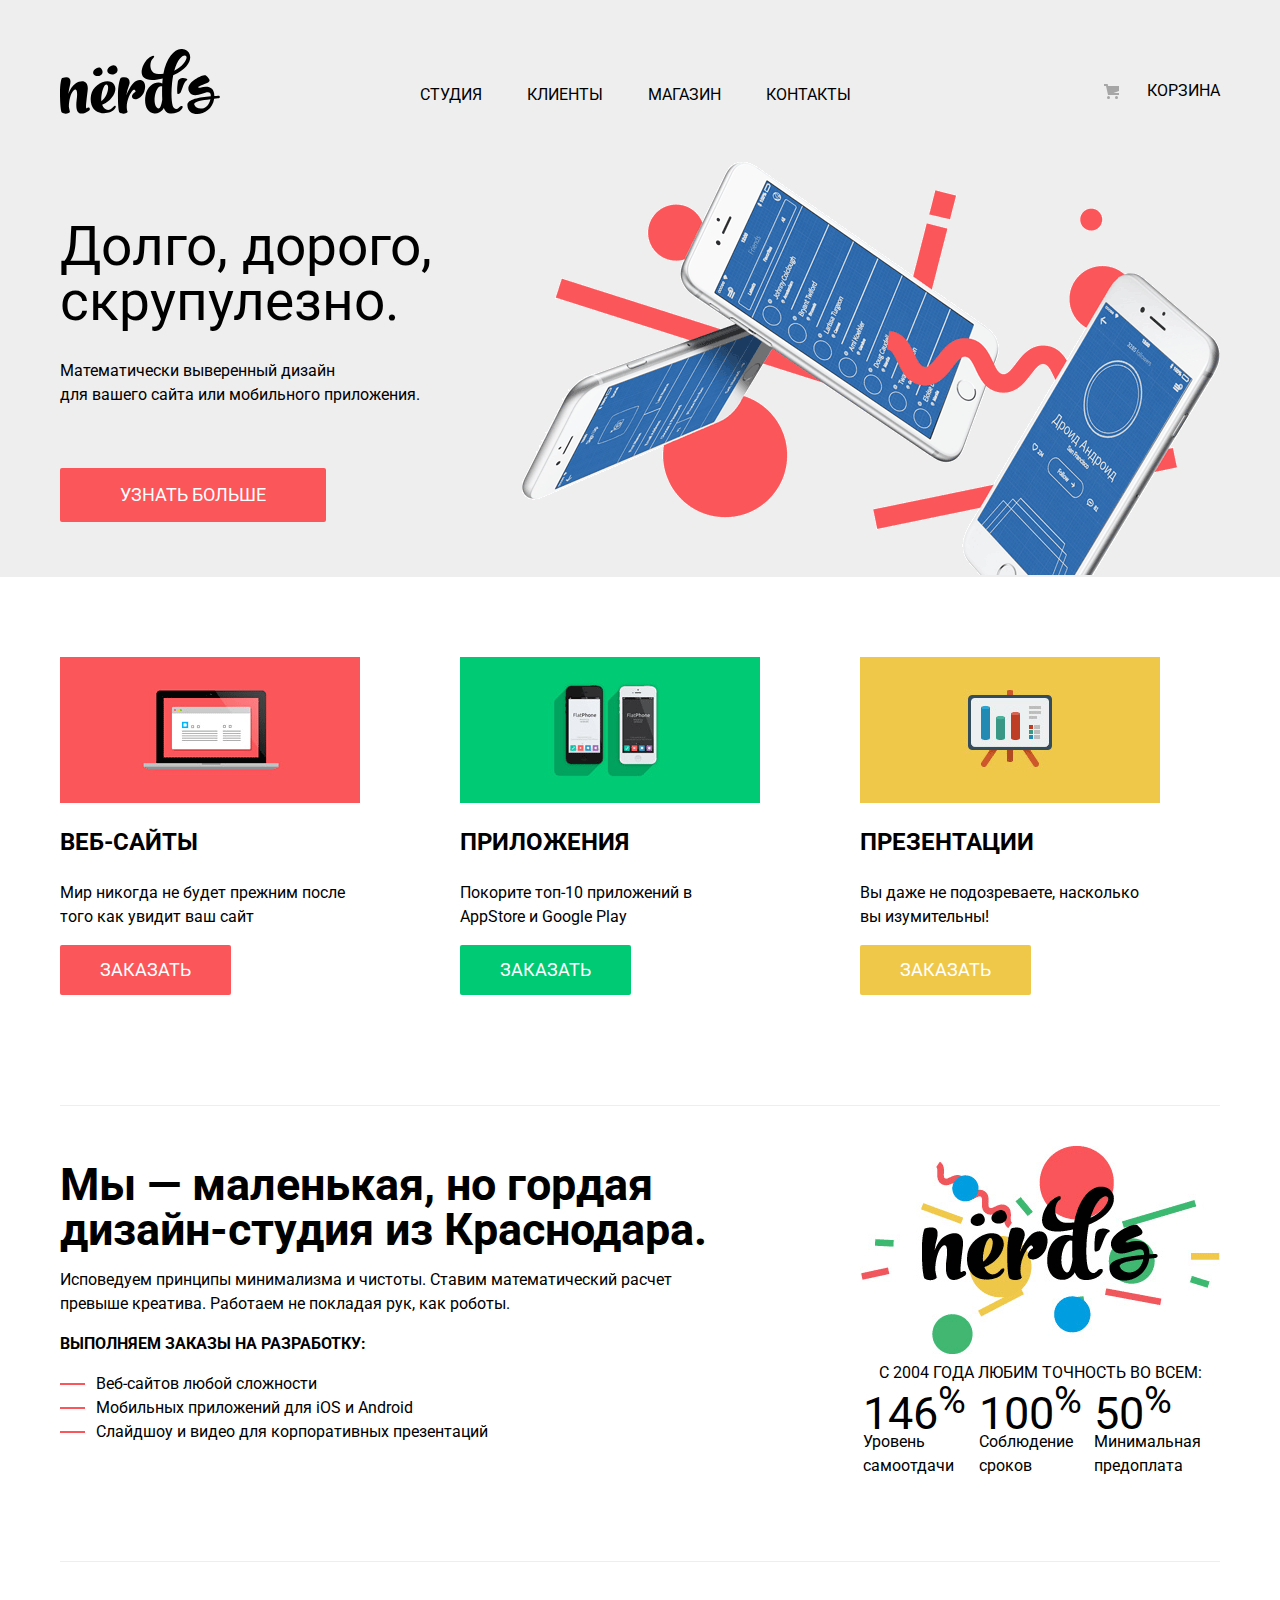
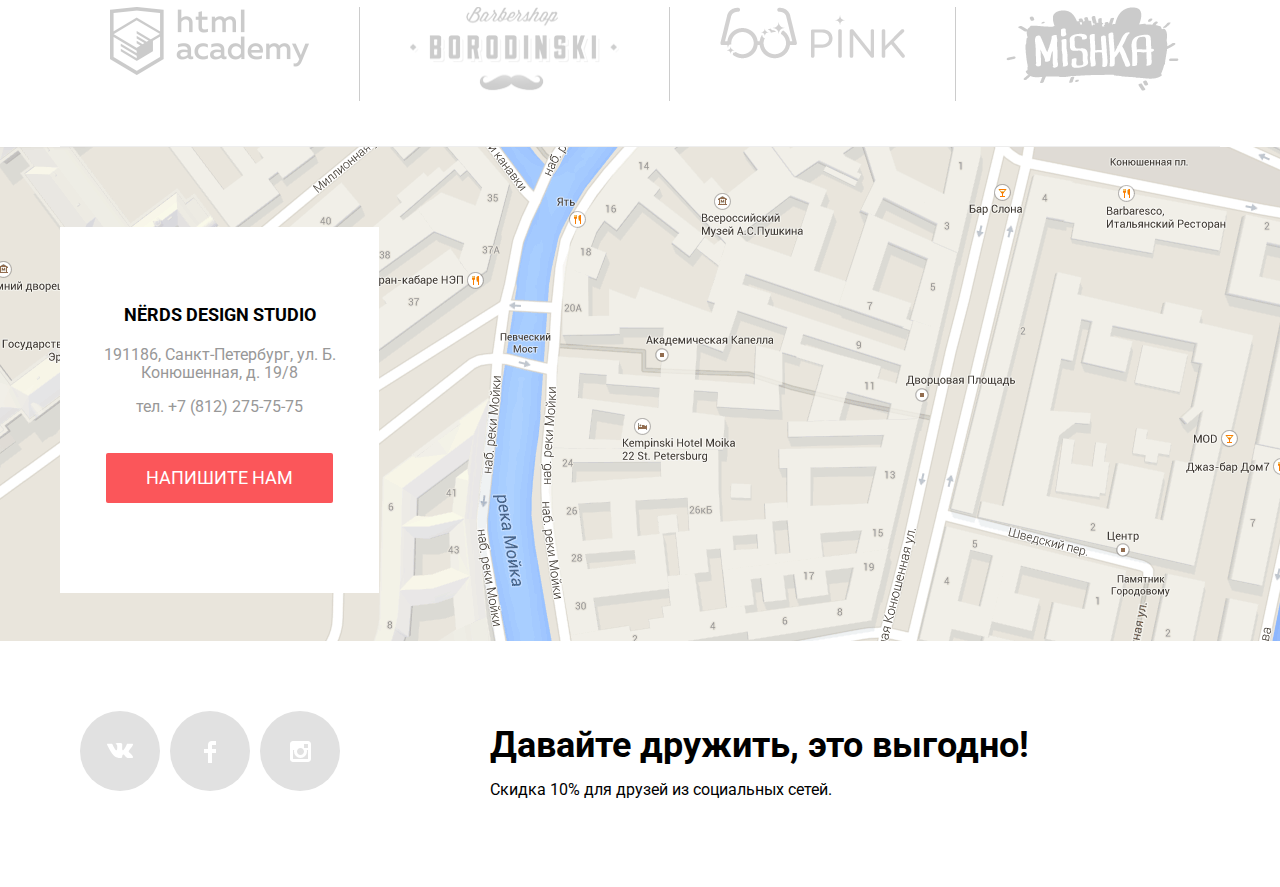
==== commit 8335e9dd: "На проверку" ====
--- a/index.html
+++ b/index.html
@@ -1,12 +1,252 @@
 <!DOCTYPE html>
 <html lang="ru">
-  <head>
-    <meta charset="utf-8">
+<head>
+    <meta charset="UTF-8">
     <title>HTML Academy: Нёрдс</title>
-  </head>
-  <body>
-
-    <p>Репозиторий создан для обучения на профессиональном онлайн‑курсе «<a href="https://htmlacademy.ru/intensive/htmlcss">HTML и CSS, уровень 1</a>».</p>
-
+    <link href="https://fonts.googleapis.com/css?family=Roboto:400,500&amp;subset=cyrillic" rel="stylesheet">
+    <link href="css/style.css" rel="stylesheet">
+</head>
+<body>
+<!--Шапка сайта-->
+<header class="main-header">
+    <nav class="main-navigation container">
+    <a class="main-logo">
+      <img src="img/nerds-logo.svg" width="160px" height="65px" alt="Нердс">
+    </a>
+  <ul class="navigation-list">
+    <li><a href="#">Студия</a></li>
+    <li><a href="#">Клиенты</a></li>
+    <li><a href="catalog.html">Магазин</a></li>
+    <li><a href="#">Контакты</a></li>
+  </ul>
+  <a href="#" class="cart-link">
+    <svg xmlns="http://www.w3.org/2000/svg" width="15" height="15" viewBox="0 0 15 15"><circle fill="#a6a6a6" cx="4.5" cy="13.5" r="1.5"/><circle fill="#a6a6a6" cx="12.5" cy="13.5" r="1.5"/><path fill="#a6a6a6" d="M15 2H4.07l-.422-2H0v2h2.031l1.985 9H15V9H9.441L15 6.951z"/></svg>
+    Корзина
+  </a>
+</nav>
+</header>
+  <main>
+    <h1 class="visually-hidden">Дизайн-студия Нердс</h1>
+
+      <!--Слайдер-->
+        <section class="slider">
+            <div class="container">
+              <div class="">
+                <label for="btn-1"></label>
+                <label for="btn-2"></label>
+                <label for="btn-3"></label>
+              </div>
+          <h2 class="visually-hidden">Преимущества</h2>
+          <ul  class="slider-items">
+            <li class="slider-item slider-item-1">
+              <p class="slider-title">Долго, дорого,
+              <br>
+              скрупулезно.
+              </p>
+              <p class="slider-caption">Математически выверенный дизайн
+                <br>
+                для вашего сайта или мобильного приложения.
+              </p>
+              <a href="#" class="button">Узнать больше</a>
+            </li>
+<!--
+            <li class="slider-item slider-item-2">
+                <p class="slider-title">
+                  Любим математику как никто другой
+                </p>
+              <p class="slider-caption">Никакого креатива, только математические формулы
+                для расчета идеальных пропорций.
+              </p>
+              <a href="#" class="button">Узнать больше</a>
+            </li>
+            <li class="slider-item slider-item-3">
+                <p class="slider-title">Только ночь,
+                   <br>
+                  только хардкор
+                </p>
+              <p class="slider-caption">
+                Работать днем, как все? Мы против этого.
+                Ближе к полуночи работа только начинается.
+              </p>
+              <a href="#" class="button">Узнать больше</a>
+            </li>
+-->
+          </ul>
+
+      </section>
+
+      <!--Верстка контейнера-->
+    <div class="container">
+        <section class="services">
+          <h2 class="visually-hidden">Список услуг</h2>
+          <ul class="services-list">
+            <li class="services-item">
+              <section class="proposal">
+                <h3>Веб-сайты</h3>
+                <p>Мир никогда не будет прежним после того как увидит ваш сайт</p>
+                <a href="#" class="button">Заказать</a>
+              </section>
+            </li>
+            <li class="services-item">
+              <section class="proposal-2">
+                <h3>Приложения</h3>
+                <p>Покорите топ-10 приложений в AppStore и Google Play</p>
+                <a href="#" class="button button-green">Заказать</a>
+              </section>
+            </li>
+            <li class="services-item">
+              <section class="proposal-3">
+                <h3>Презентации</h3>
+                <p>Вы даже не подозреваете,
+                насколько вы изумительны!</p>
+                <a href="#" class="button button-yellow">Заказать</a>
+              </section>
+            </li>
+          </ul>
+        </section>
+    </div>
+        <!--Верстка второго контейнера-->
+    <div class="container">
+      <section class="description">
+        <div class="slogan">
+         <p>
+           <b class="studio">Мы — маленькая, но гордая
+            дизайн-студия из Краснодара.</b>
+          </p>
+          <p>
+            Исповедуем принципы минимализма и чистоты. Ставим математический расчет
+            превыше креатива. Работаем не покладая рук, как роботы.
+          </p>
+          <p>
+            <b class="orders">Выполняем заказы на разработку:</b>
+          </p>
+          <ul class="styled-marker-list">
+            <li>Веб-сайтов любой сложности</li>
+            <li>Мобильных приложений для iOS и Android</li>
+            <li>Слайдшоу и видео для корпоративных презентаций</li>
+          </ul>
+          </div>
+          <div class="advantages">
+          <img src="img/nerds.png" width="360" height="208" alt="Логотип Нердс">
+          <table class="statistics">
+            <caption class="orders">с 2004 года Любим точность во всем:</caption>
+            <tr>
+              <td class="interest">146<sup>%</sup></td>
+              <td class="interest">100<sup>%</sup></td>
+              <td class="interest">50<sup>%</sup></td>
+            </tr>
+            <tr>
+              <td>Уровень
+              самоотдачи</td>
+              <td>Соблюдение
+              сроков</td>
+              <td>Минимальная
+              предоплата</td>
+            </tr>
+          </table>
+        </div>
+      </section>
+    </div>
+<!--Верстка третьего контейнера-->
+  <div class="container">
+    <section class="clients">
+      <h2 class="visually-hidden">Наши клиенты</h2>
+      <ul class="clients-list">
+        <li class="clients-item">
+          <a href="#">
+            <img src="img/academy.png" width="199" height="68" alt="Академия">
+          </a>
+        </li>
+        <li class="clients-item">
+          <a href="#">
+            <img src="img/borodinski.png" width="209" height="87" alt="Бородинский">
+          </a>
+        </li>
+        <li class="clients-item">
+          <a href="#">
+            <img src="img/pink.png" width="185" height="52" alt="Пинк">
+          </a>
+        </li>
+        <li class="clients-item">
+          <a href="#">
+          <img src="img/mishka.png" width="173" height="84" alt="Мишка">
+          </a>
+        </li>
+      </ul>
+    </section>
+  </div>
+</div>
+  </main>
+
+  <footer class="main-footer">
+    <section class="map">
+    <div class="container">
+      <div class="footer-contacts">
+        <div class="contact-information">
+          <p>
+            <b class="block-contact">NЁRDS DESIGN STUDIO</b>
+          </p>
+          <p class="address-contact">191186, Санкт-Петербург,
+            ул. Б. Конюшенная, д. 19/8
+          </p>
+          <p class="address-contact">тел. +7 (812) 275-75-75</p>
+        </div>
+          <a href="#" class="button">Напишите нам</a>
+      </div>
+    </div>
+    </section>
+      <div class="container">
+        <div class="footer">
+          <ul class="footer-social">
+            <li>
+              <a href="social-button"href="#">
+                <span class="visually-hidden">Вконтакте</span>
+                <svg xmlns="http://www.w3.org/2000/svg" width="26" height="15"><path fill="#FFF" d="M16.138 11.51c.956-.309 2.18 2.04 3.483 2.939.978.681 1.727.534 1.727.534l3.473-.05s1.815-.112.957-1.554c-.071-.12-.503-1.069-2.585-3.022-2.177-2.043-1.882-1.712.739-5.244 1.597-2.153 2.236-3.468 2.036-4.028-.192-.539-1.365-.399-1.365-.399L20.69.713c-.381.001-.704.119-.851.515-.003.004-.621 1.666-1.445 3.079-1.741 2.989-2.436 3.148-2.724 2.961-.661-.433-.494-1.737-.494-2.664 0-2.897.432-4.105-.846-4.417-.427-.104-.739-.172-1.828-.182-1.392-.021-2.574 0-3.244.329-.445.223-.786.712-.579.74.26.035.843.16 1.155.586.401.552.389 1.789.389 1.789s.229 3.411-.54 3.834c-.528.29-1.25-.302-2.803-3.016-.793-1.388-1.392-2.922-1.392-2.922s-.116-.285-.326-.441c-.25-.185-.6-.244-.6-.244L.848.684S.29.7.085.946c-.182.218-.015.668-.015.668s2.909 6.881 6.203 10.347c3.02 3.182 6.452 2.971 6.452 2.971h1.555s.469-.054.709-.312c.224-.24.214-.691.214-.691s-.031-2.109.935-2.419z"/></svg>
+              </a>
+            </li>
+            <li>
+              <a href="social-button"href="#">
+                <span class="visually-hidden">Фейсбук</span>
+                <svg xmlns="http://www.w3.org/2000/svg" width="12" height="22"><path fill="#FFF" d="M12 4V0H8a4 4 0 0 0-4 4v4H0v4h4v10h4V12h4V8H8V4h4z"/></svg>
+              </a>
+            </li>
+            <li>
+              <a href="social-button"href="#">
+                <span class="visually-hidden">Инстаграмм</span>
+                <svg xmlns="http://www.w3.org/2000/svg" width="21" height="21"><path fill="#FFF" d="M18 0H3C1.35 0 0 1.35 0 3v15c0 1.65 1.35 3 3 3h15c1.65 0 3-1.35 3-3V3c0-1.65-1.35-3-3-3zm-7.5 7c1.93 0 3.5 1.57 3.5 3.5S12.43 14 10.5 14 7 12.43 7 10.5 8.57 7 10.5 7zM18 18H3V9h1.181A6.504 6.504 0 0 0 4 10.5a6.5 6.5 0 1 0 13 0 6.45 6.45 0 0 0-.181-1.5H18v9zm0-11h-4V3h4v4z"/></svg>
+              </a>
+            </li>
+          </ul>
+          <div class="discount">
+            <p>
+              <b class="cooperation">Давайте дружить, это выгодно!</b>
+            </p>
+            <p class="discount">
+              Скидка 10% для друзей из социальных сетей.
+            </p>
+        </div>
+        </div>
+      </div>
+    </footer>
   </body>
 </html>
+<form class="modal-window">
+     <div class="requisite">
+     <b class="write-we">Напишите нам</b>
+     <a class="shut">
+       <svg xmlns="http://www.w3.org/2000/svg" width="21" height="21"><path fill="#FB565A" d="M13.328 10.5l7.371-7.371a1.003 1.003 0 0 0 0-1.414L19.285.3a1.003 1.003 0 0 0-1.414 0L10.5 7.672 3.129.301a1.003 1.003 0 0 0-1.414 0L.301 1.715a1.003 1.003 0 0 0 0 1.414L7.672 10.5.301 17.871a1.003 1.003 0 0 0 0 1.414l1.415 1.414a1.003 1.003 0 0 0 1.414 0l7.371-7.371 7.371 7.371a1.003 1.003 0 0 0 1.414 0l1.414-1.414a1.003 1.003 0 0 0 0-1.414L13.328 10.5z"/></svg>
+     </a>
+   </div>
+     <div class="registration">
+        <p class="fill">Ваше имя:<br>
+          <input name="login" placeholder="Имя Фамилия"class="field">
+        </p>
+        <p class="fill">Ваш e-mail:<br>
+          <input name="pass" type="email" placeholder="email@example.com"class="field">
+        </p>
+        <p class="text-letter">Текст письма:<br>
+          <textarea name="text" placeholder="В свободной форме"class="field"></textarea>
+        </p>
+     </div>
+     <a href="#" class="button">Отправить</a>
+ </form>
--- a/css/style.css
+++ b/css/style.css
@@ -0,0 +1,839 @@
+.container {
+  margin-right: auto;
+  margin-left: auto;
+  width: 1160px;
+}
+body {
+  margin: 0;
+  min-width: 1200px;
+
+  font-family: "Roboto", Arial, sans-serif;
+  font-size: 16px;
+  line-height: 24px;
+  color: #000000;
+  background-color: #ffffff;
+}
+a {
+  text-decoration: none;
+  color:#000000;
+}
+ul{
+  margin-top: 0;
+  margin-bottom: 0;
+  padding-left: 0;
+  list-style: none;
+}
+.main-header{
+background-color: #eeeeee;
+}
+.main-navigation{
+display: flex;
+align-items:flex-start;
+padding-top: 49px;
+padding-bottom: 36px;
+}
+.navigation-list{
+ text-transform: uppercase;
+ display: flex;
+ align-items:baseline;
+ padding-left: 45px;
+ margin-top: 31px;
+}
+.main-logo{
+margin-right: 155px;
+}
+.navigation-list li{
+ margin-right: 45px;
+}
+.navigation-list li:last-child{
+margin-right: 0px;
+}
+.cart-link{
+  margin-left: auto;
+  position:relative;
+  padding-top: 27px;
+}
+.cart-link svg {
+  position: absolute;
+  right:101px;
+  bottom:7px;
+}
+
+/*Логотип наведение*/
+.main-logo:hover{
+  opacity: 0.8;
+}
+.main-logo:active{
+  opacity: 0.3;
+}
+/*Логотип окончание*/
+
+
+/*Меню наведение*/
+.navigation-list a:hover{
+color:#fb565a;
+}
+.navigation-list a:active{
+color:#bdbdbd;
+}
+.main-navigation .active{
+border-bottom: 1px solid #fb565a;
+}
+/*Корзина наведение*/
+.main-navigation .cart-link{
+text-transform: uppercase;
+}
+.main-navigation .cart-link:hover{
+color:#fb565a;
+}
+.main-navigation .cart-link:focus{
+color:#bdbdbd;
+}
+.main-navigation .cart-link:active{
+color:#000000;
+}
+.main-navigation{
+  line-height:30px;
+  font-style: medium;
+}
+/*Корзина - окончание*/
+
+
+/*Магазин готовых шаблонов*/
+.shop-templates{
+  display: block;
+  padding-bottom: 116px;
+  padding-top: 115px;
+  margin-top: 0;
+  background-color: #eeeeee;
+  text-align: center;
+}
+/*Окончание - Магазин готовых шаблонов*/
+
+
+.slide b {
+  font-size: 55px;
+  font-style: medium;
+  line-height:55px;
+}
+
+
+
+/*Формы*/
+.service-container {
+  display: flex;
+}
+.filter{
+  width: 260px;
+  padding-right: 140px;
+  margin-top: 62px;
+}
+.catalogue{
+  width: 760px;
+  margin-top: 62px;
+}
+.catalog-list{
+  display: flex;
+  flex-wrap: wrap;
+}
+.catalog-list li {
+  margin-right: 30px;
+  margin-bottom: 33px;
+  width: 365px;
+}
+.catalog-list li:nth-child(2n+2) {
+  margin-right: 0;
+}
+.filter-fieldset legend{
+  width: 260px;
+  font-size: 18px;
+  font-style: bold;
+  line-height: 30px;
+  font-style: bold;
+  text-transform: uppercase;
+  list-style: none;
+}
+.filter-fieldset {
+  border:0;
+  padding-bottom: 60px;
+}
+/*Окончание формы*/
+
+.visually-hidden:not(:focus):not(:active) {
+  position: absolute;
+
+  width: 1px;
+  height: 1px;
+  margin: -1px;
+  border: 0;
+  padding: 0;
+
+  white-space: nowrap;
+
+  clip-path: inset(100%);
+  clip: rect(0 0 0 0);
+  overflow: hidden;
+}
+/*Кнопки*/
+.button{
+  display: inline-flex;
+  font-family:"Roboto", Arial, sans-serif;
+  font-size: 18px;
+  line-height: 18px;
+  margin: 0;
+  border: 0;
+  padding-top: 16px;
+  padding-bottom: 16px;
+  padding-left: 40px;
+  padding-right: 40px;
+  border-radius: 2px;
+  background-color: #fb565a;
+  color:#ffffff;
+  text-transform: uppercase;
+}
+.button:hover{
+  background-color: #e74246;
+}
+.button:active{
+  background-color: #d7373b;
+  color: #e48789;
+  box-shadow: inset 0 3px 0 0 #c13135;
+}
+/*Зеленая кнопка*/
+.button.button-green {
+  background-color: #00ca74;
+}
+.button.button-green:hover{
+  background-color: #00bc6c;
+}
+.button.button-green:active{
+  background-color: #00aa62;
+  color:#74c69c;
+  box-shadow: inset 0 3px 0 0 #009958;
+}
+/*Желтая кнопка*/
+.button.button-yellow {
+  background-color: #efc84a;
+}
+.button.button-yellow:hover{
+  background-color: #eab534;
+}
+.button.button-yellow:active{
+  background-color: #e5a722;
+  color: #ebbc6a;
+  box-shadow: inset 0 3px 0 0 #ce961f;
+}
+/*Серая кнопка*/
+.button.button-gray{
+  background-color: #eeeeee;
+  color:#000000;
+}
+.button.button-gray:hover{
+  background-color: #dfdfdf;
+}
+.button.button-gray:active{
+  background-color: #d5d5d5;
+  color:#bfbfbf;
+  box-shadow: inset 0 3px 0 0 #bfbfbf;
+}
+/*Кнопки-окончание*/
+
+/*Верстка контейнера*/
+.services-list{
+  display: flex;
+  border-bottom: 1px solid #eeeeee;
+  padding-bottom: 80px;
+  margin-top: 80px;
+}
+.services-item{
+  width: 300px;
+  margin-right: 100px;
+}
+.services-item:last-child{
+  margin-right: 0px;
+}
+.proposal{
+  background-image: url(../img/red.png);
+  background-repeat: no-repeat;
+  padding-top: 146px;
+  padding-bottom: 30px;
+}
+.proposal-2{
+  background-image: url(../img/green.png);
+  background-repeat: no-repeat;
+  padding-top: 146px;
+  padding-bottom: 30px;
+}
+.proposal-3{
+  background-image: url(../img/amber.png);
+  background-repeat: no-repeat;
+  padding-top: 146px;
+  padding-bottom: 30px;
+}
+.proposal h3,
+.proposal-2 h3,
+.proposal-3 h3{
+  font-size: 24px;
+  font-style: bold;
+  line-height:30px;
+  text-transform: uppercase;
+}
+/*Верстка второго контейнера*/
+.slogan{
+  width:660px;
+}
+.advantages{
+  width:360px;
+}
+.description{
+  display: flex;
+  justify-content: space-between;
+  border-bottom: 1px solid #eeeeee;
+  margin-top: 40px;
+  padding-bottom: 80px;
+}
+.studio{
+  font-size: 45px;
+  line-height: 45px;
+  font-style: medium;
+}
+.orders{
+  font-size: 16px;
+  line-height: 24px;
+  font-style: bold;
+  text-transform: uppercase;
+}
+.interest{
+  font-size: 45px;
+  line-height: 10,06px;
+  font-style: bold;
+}
+.styled-marker-list li::before {
+  content: " ";
+  background: #fb565a;
+  width: 25px;
+  height: 2px;
+  float: left;
+  margin-right: 11px;
+  margin-top: 11px;
+}
+.slogan{
+ width: 660px;
+}
+
+
+/*Верстка третьего контейнера*/
+.clients{
+  padding-top: 45px;
+  border-bottom: 1px solid #eeeeee;
+  padding-bottom: 45px;
+}
+.clients-list{
+display: flex;
+}
+.clients-item{
+  width: 25%;
+}
+.clients-item{
+  border-right: 1px solid #cccccc;
+  padding-right: 50px;
+  margin-left:50px;
+}
+.clients-item:last-child{
+  border-right: none;
+}
+/*Карта*/
+.map{
+padding-top: 80px;
+background-image: url(../img/map.png);
+min-height: 414px;
+}
+/*Блок с контактами*/
+.footer-contacts{
+width: 319px;
+height: 309px;
+background-color: #ffffff;
+text-align: center;
+padding-top: 57px;
+}
+.block-contact{
+  font-size: 18px;
+  line-height: 30px;
+  font-style: bold;
+}
+.address-contact{
+  font-size: 16px;
+  line-height: 18px;
+  font-style: regular;
+  color: #989898;
+}
+.contact-information{
+  margin-bottom: 37px;
+}
+.footer{
+  display: flex;
+  padding-top: 70px;
+  padding-bottom: 70px;
+  margin-left: 20px;
+}
+.footer-social{
+  display: flex;
+  margin-right: 140px;
+}
+.footer-social li{
+  margin-right: 10px;
+}
+.cooperation{
+  font-size: 36px;
+  line-height: 36px;
+  font-style: bold;
+}
+.discount{
+  font-size: 16px;
+  line-height: 22px;
+  font-style: regular;
+}
+/*svg при наведении курсора*/
+/*Социальные кнопки*/
+
+.footer-social li{
+width: 80px;
+height: 80px;
+background: #e1e1e1;
+border-radius: 50%;
+}
+.footer-social a{
+  text-align: center;
+  display: block;
+  padding-top:30px;
+}
+.footer-social li:hover{
+  background: #e74246;
+}
+.footer-social li:active{
+  background: #d7373b;
+  color:#e37376;
+}
+/*Логотип*/
+.main-logo:hover{
+  color: #000000;
+}
+.main-logo:hover path{
+  fill: #303030;
+}
+.main-logo:active path{
+  fill: #a6a6a6;
+}
+/*png-картинки*/
+
+.clients-list a{
+  opacity:0.2;
+}
+.clients-list a:hover{
+  opacity: 1;
+}
+.clients-list a:active{
+  opacity: 0.1;
+}
+/*Слайдер*/
+.slider{
+background-color: #eeeeee;
+}
+.slider-item{
+min-height: 413px;
+padding-top: 4px;
+}
+.slider-item.slider-item-1{
+background-image: url(../img/sl1.png);
+background-repeat: no-repeat;
+background-position: right;
+}
+
+.slider-item.slider-item-2{
+  background-image: url(../img/sl2.png);
+  background-repeat: no-repeat;
+  background-position: right;
+}
+.slider-item.slider-item-3{
+  background-image: url(../img/sl3.png);
+  background-repeat: no-repeat;
+  background-position: right;
+}
+
+.slider-title{
+font-size: 55px;
+line-height: 55px;
+font-style: medium;
+max-width: 520px;
+min-width: 415px;
+margin-bottom: 30px;
+}
+.slider-item .button{
+margin-top: 45px;
+padding-left: 60px;
+padding-right: 60px;
+padding-top: 18px;
+padding-bottom: 18px;
+}
+.slider-caption{
+  max-width: 520px;
+  min-width: 415px;
+}
+/*Окончание слайдера*/
+
+/*Ползунки*/
+.range-filter{
+    padding-top:10px;
+    width:240px;
+    margin:auto;
+    margin-bottom:10px;
+}
+.range-controls{
+    position:relative;
+    width: 260px;
+    height: 80px;
+    margin-bottom:15px;
+    padding:0 30px;
+    background:#eeeeee;
+    border-radius:2px;
+    overflow:hidden;
+}
+.scale{
+    margin-top:39px;
+    height:2px;
+    background:#d7dcde;
+}
+.bar{
+    height:2px;
+    background:#00ca74;
+}
+.toggle{
+    position:absolute;
+    top:30px;
+    left:30px;
+    width:4px;
+    height:4px;
+    border:8px solid white;
+    background:#ababab;
+    cursor:pointer;
+    border-radius:50%;
+}
+.toggle.min-toggle{
+    left:70px;
+}
+.toggle.max-toggle{
+    left:165px;
+}
+.min-price, .max-price{
+    width:55px;
+    padding:8px 10px;
+    margin-left:10px;
+    border:none;
+    background:#eeeeee;
+    font-size:16px;
+    font-family:"Tahoma", sans-serif;
+    text-align:center;
+    color:#283136;
+    border-radius:2px;
+
+}
+.min-price{
+    margin-right:14px;
+}
+
+/*Ползунки окончание*/
+
+.checkbox,
+.radio {
+  position: relative;
+  padding-left: 35px;
+}
+
+.checkbox input,
+.radio input {
+  overflow: hidden;
+  position: absolute;
+  margin: -1px;
+  padding: 0;
+  width: 1px;
+  height: 1px;
+  border: 0;
+  clip-path: inset(100%);
+  clip: rect(0 0 0 0);
+}
+
+.checkbox label,
+.radio label {
+  font-size: 16px;
+  line-height: 20px;
+}
+
+/* Состояние покоя */
+.checkbox {
+  background-image: url('../img/checkbox-off.svg');
+  background-repeat: no-repeat;
+}
+.radio {
+  background-image: url('../img/radio-off.svg');
+  background-repeat: no-repeat;
+}
+.checkbox,
+.radio {
+  position: relative;
+  padding-left: 35px;
+}
+
+.checkbox input,
+.radio input {
+  overflow: hidden;
+  position: absolute;
+  margin: -1px;
+  padding: 0;
+  width: 1px;
+  height: 1px;
+  border: 0;
+  clip-path: inset(100%);
+  clip: rect(0 0 0 0);
+}
+
+.checkbox label,
+.radio label {
+  font-size: 16px;
+  line-height: 20px;
+}
+
+/* Состояние покоя */
+.checkbox label::before,
+.radio label::before {
+  content: '';
+  position: absolute;
+  top: 50%;
+  left: 0;
+  background-image: url('https://monosnap.com/file/rqRXSTcYDYa6MoNqmOfB87TuIjC4P7.png');
+  transform: translateY(-50%);
+  opacity: 0.4;
+}
+
+.checkbox label::before {
+  width: 27px;
+  height: 23px;
+  background-position: -2px -0px;
+}
+
+.radio label::before {
+  width: 25px;
+  height: 25px;
+  background-position: -2px -50px;
+}
+
+/* Состояние выбранного */
+.checkbox input:checked + label::before {
+  background-position: -2px -25px;
+}
+
+.radio input:checked + label::before {
+  background-position: -2px -77px;
+}
+
+/* Состояние наведения */
+.checkbox label:hover::before,
+.radio label:hover::before {
+  opacity: 1;
+}
+
+/* Состояние заблокированного */
+.checkbox input:disabled + label::before,
+.radio input:disabled + label::before {
+  opacity: 0.1;
+}
+
+/*Каталог*/
+/*Модальное окно*/
+.modal-window{
+  width: 960px;
+  height: 590px;
+  border: 1px solid #000;
+  display: none;
+}
+.modal-window .write-we{
+  font-size: 45px;
+  line-height:45px;
+  font-style: medium;
+  margin-right: 440px;
+}
+.requisite{
+  margin-left: 100px;
+  margin-top: 73px;
+}
+.registration{
+  display: flex;
+  flex-wrap: wrap;
+  margin-top: 50px;
+  margin-left: 60px;
+}
+.modal-window .button{
+  margin-left: 100px;
+  margin-top: 48px;
+}
+.text-letter {
+  font-size: 16px;
+  line-height:18px;
+  font-style: bold;
+  padding-left: 40px;
+  width: 765px;
+  height: 116px;
+}
+.text-letter .field{
+  width: 765px;
+  height: 116px;
+}
+.text-letter .field:hover{
+  color:#b1b1b1;
+}
+.text-letter .field:focus{
+  color:#000000;
+  border: 1px solid #000000;
+}
+.text-letter .field:invalid{
+  color:#e74246;
+  border: 1px solid #e74246;
+}
+.fill{
+  font-size: 16px;
+  line-height:18px;
+  font-style: bold;
+  padding-left: 40px;
+}
+
+.fill .field{
+  color:#d7dcde;
+  width: 360px;
+  height: 49px;
+}
+.fill .field:hover{
+  color:#b1b1b1;
+}
+.fill .field:focus{
+  color:#000000;
+  border: 1px solid #000000;
+}
+.fill .field:invalid{
+  color:#e74246;
+  border: 1px solid #e74246;
+}
+.shut svg{
+  opacity:0.3;
+}
+.shut svg:hover{
+  opacity:1;
+}
+.shut svg:active{
+  opacity:0.1;
+}
+/*Окончание модального окна*/
+
+/*Каталог*/
+.product{
+  position: relative;
+}
+.product img{
+  float:left;
+}
+.product svg{
+opacity:0.5;
+}
+.catalog-item:hover .product svg{
+opacity:1;
+}
+.price{
+width: 360px;
+height: 230px;
+position:absolute;
+margin-top: 270px;
+text-align: center;
+background-color: #eeeeee;
+padding-top: 35px;
+padding-bottom: 43px;
+display: none;
+text-transform: uppercase;
+}
+.catalog-item:hover .price{
+display: block;
+}
+
+/*Сортировка*/
+.choice{
+  display: flex;
+  padding-bottom: 60px;
+}
+.sort{
+  display: flex;
+}
+.sort a{
+  color: #cacaca;
+  padding-right: 25px;
+}
+.sort a:hover{
+  color: #8d8d8d;
+}
+.sort a:active{
+  color: #000000;
+}
+.sort .active{
+  color: #000000;
+}
+.choice b{
+  text-transform: uppercase;
+  margin-right: 280px;
+}
+.increase-decrease{
+  padding-right: 15px;
+  opacity:0.2;
+}
+.increase-decrease:hover{
+  opacity:0.5;
+}
+.increase-decrease:active{
+  opacity:1;
+}
+.increase-decrease.active{
+  opacity:1;
+}
+/*Окончание сортировки*/
+
+/*Пагинация страниц*/
+.pagination a{
+  display: inline-block;
+  font-size: 16px;
+  line-height: 48px;
+  font-style: medium;
+  width: 48px;
+  height: 48px;
+  text-align: center;
+  vertical-align: middle;
+  margin-top: 28px;
+  margin-bottom: 61px;
+  border-radius: 2px;
+  background-color: #eeeeee;
+}
+.pagination a:hover{
+  background-color: #dfdfdf;
+}
+.pagination a:active{
+  border-top: 2px solid #bfbfbf;
+  color:#bfbfbf;
+  background-color: #d5d5d5;
+}
+.pagination .active{
+  border: 2px solid #eeeeee;
+  border-radius: 2px;
+  background-color: #ffffff;
+}
+.pagination .next{
+  width: 260px;
+  text-transform: uppercase;
+}
+/*Окончание пагинации страниц*/
+.worth{
+  padding-bottom: 55px;
+}
